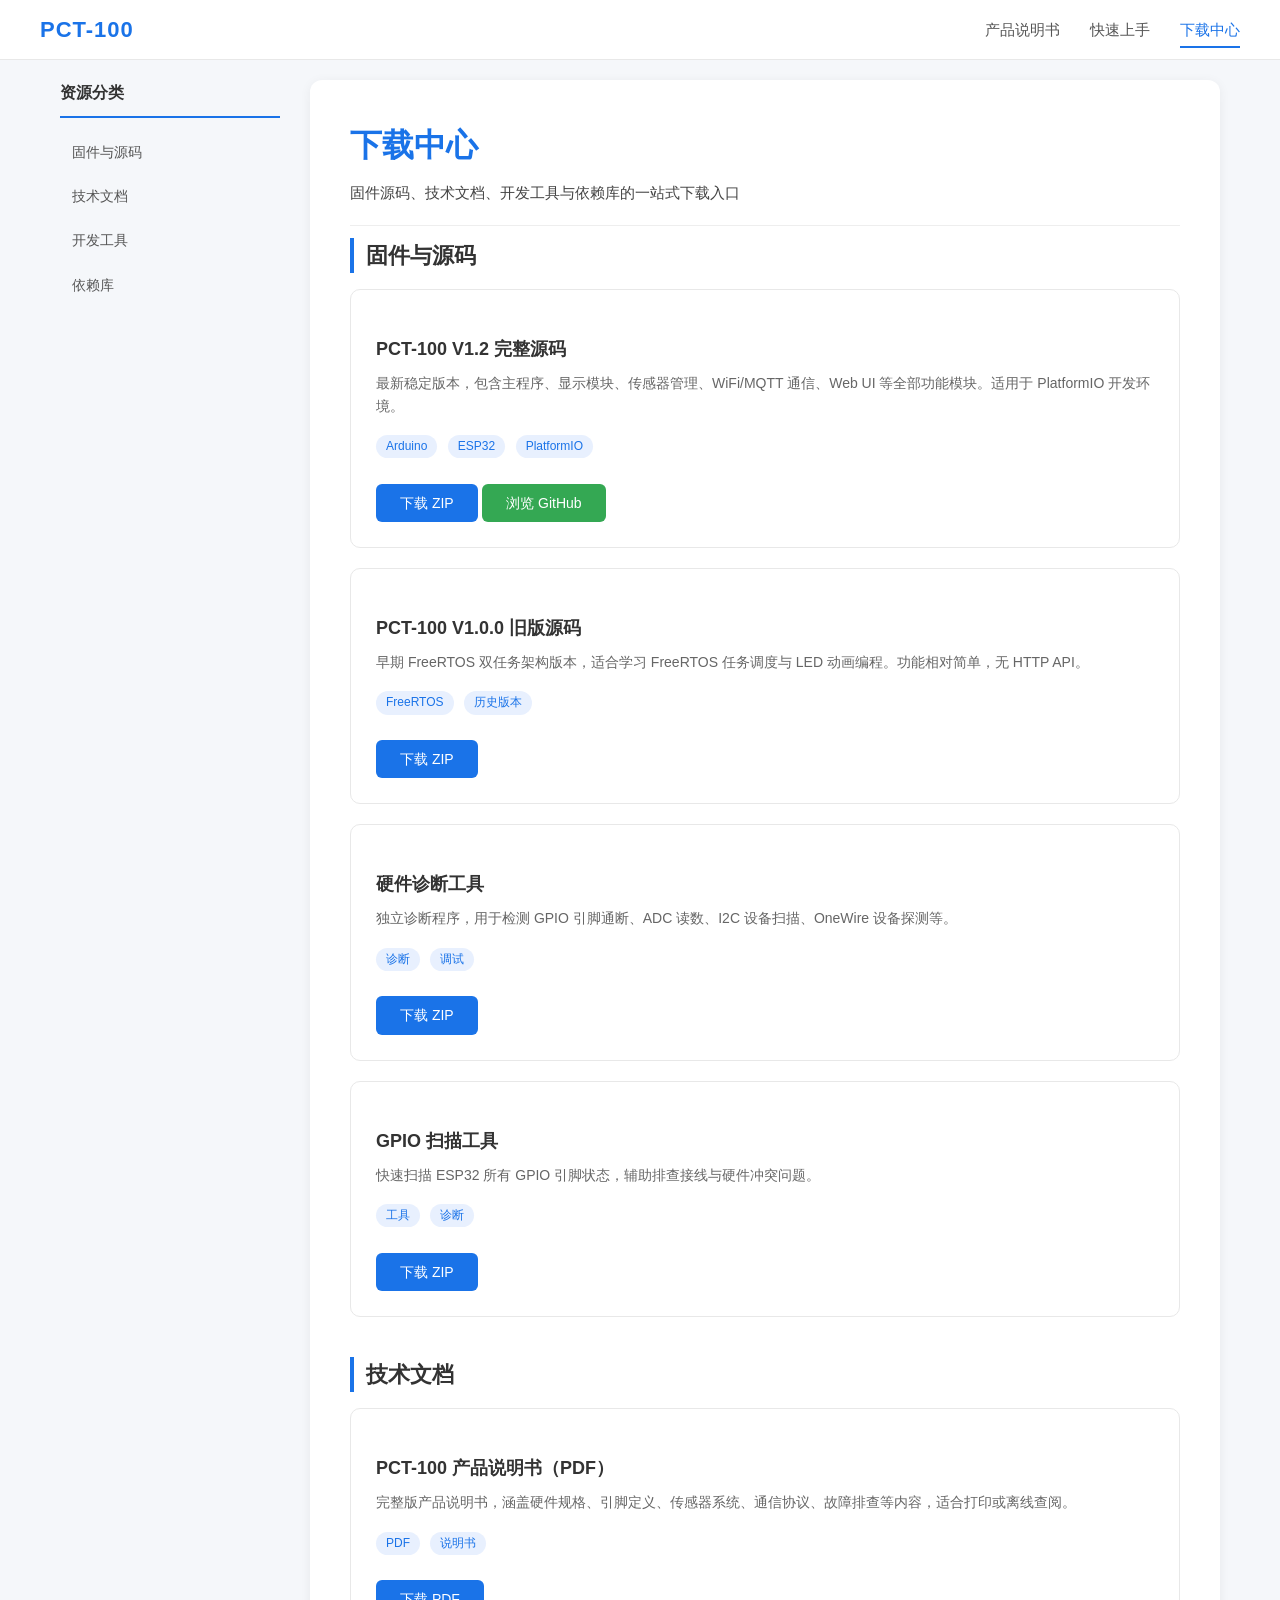
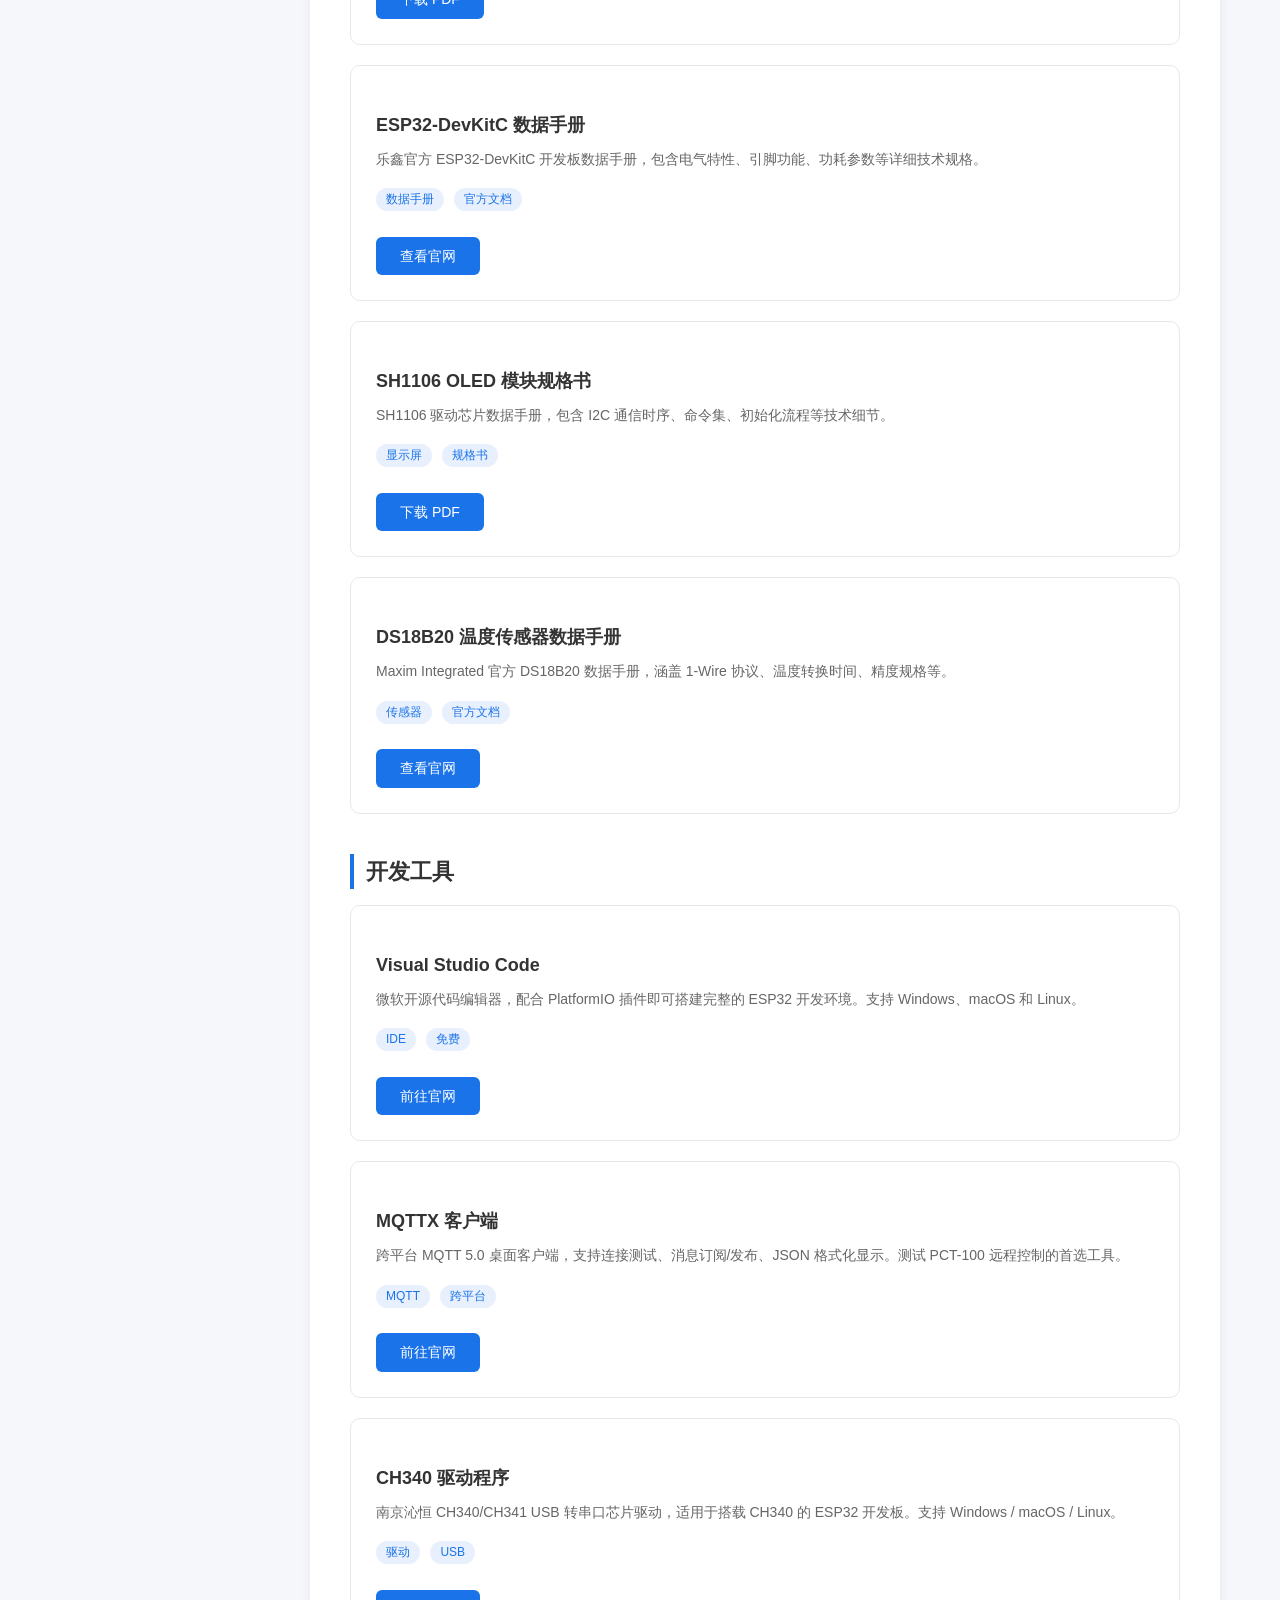
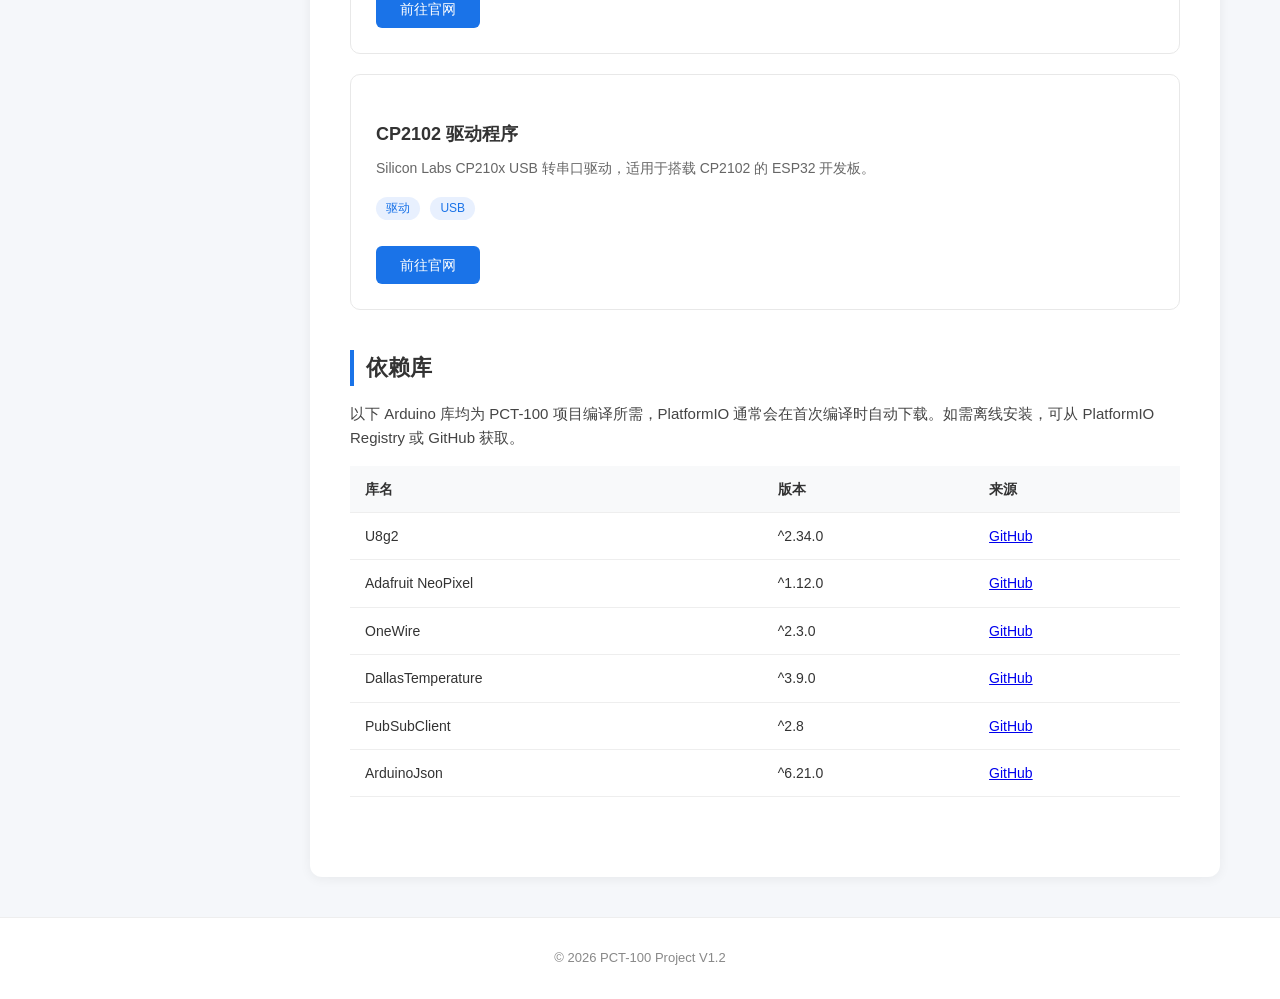
==== downloads.html @ 41d9aa12 "fix: move website files to repo root for GitHub Pages" ====
<!DOCTYPE html>
<html lang="zh-CN">
<head>
  <meta charset="UTF-8">
  <meta name="viewport" content="width=device-width, initial-scale=1.0">
  <title>下载中心 - PCT-100 化工控制实训装置</title>
  <link rel="stylesheet" href="css/style.css">
</head>
<body>

  <!-- 顶部导航 -->
  <nav class="top-nav">
    <div class="logo">PCT-100</div>
    <ul>
      <li><a href="index.html">产品说明书</a></li>
      <li><a href="guide.html">快速上手</a></li>
      <li><a href="downloads.html" class="active">下载中心</a></li>
    </ul>
  </nav>

  <!-- 主体 -->
  <div class="main-container">
    <!-- 左侧锚点菜单 -->
    <aside class="sidebar">
      <h3>资源分类</h3>
      <ul>
        <li><a href="#firmware">固件与源码</a></li>
        <li><a href="#docs">技术文档</a></li>
        <li><a href="#tools">开发工具</a></li>
        <li><a href="#libs">依赖库</a></li>
      </ul>
    </aside>

    <main class="content">
      <h1>下载中心</h1>
      <p class="subtitle">固件源码、技术文档、开发工具与依赖库的一站式下载入口</p>

      <!-- 固件与源码 -->
      <section id="firmware">
        <h2>固件与源码</h2>

        <div class="download-card">
          <h3>PCT-100 V1.2 完整源码</h3>
          <p>最新稳定版本，包含主程序、显示模块、传感器管理、WiFi/MQTT 通信、Web UI 等全部功能模块。适用于 PlatformIO 开发环境。</p>
          <span class="tag">Arduino</span>
          <span class="tag">ESP32</span>
          <span class="tag">PlatformIO</span>
          <br><br>
          <a href="#" class="btn">下载 ZIP</a>
          <a href="#" class="btn" style="background:#34a853;">浏览 GitHub</a>
        </div>

        <div class="download-card">
          <h3>PCT-100 V1.0.0 旧版源码</h3>
          <p>早期 FreeRTOS 双任务架构版本，适合学习 FreeRTOS 任务调度与 LED 动画编程。功能相对简单，无 HTTP API。</p>
          <span class="tag">FreeRTOS</span>
          <span class="tag">历史版本</span>
          <br><br>
          <a href="#" class="btn">下载 ZIP</a>
        </div>

        <div class="download-card">
          <h3>硬件诊断工具</h3>
          <p>独立诊断程序，用于检测 GPIO 引脚通断、ADC 读数、I2C 设备扫描、OneWire 设备探测等。</p>
          <span class="tag">诊断</span>
          <span class="tag">调试</span>
          <br><br>
          <a href="#" class="btn">下载 ZIP</a>
        </div>

        <div class="download-card">
          <h3>GPIO 扫描工具</h3>
          <p>快速扫描 ESP32 所有 GPIO 引脚状态，辅助排查接线与硬件冲突问题。</p>
          <span class="tag">工具</span>
          <span class="tag">诊断</span>
          <br><br>
          <a href="#" class="btn">下载 ZIP</a>
        </div>
      </section>

      <!-- 技术文档 -->
      <section id="docs">
        <h2>技术文档</h2>

        <div class="download-card">
          <h3>PCT-100 产品说明书（PDF）</h3>
          <p>完整版产品说明书，涵盖硬件规格、引脚定义、传感器系统、通信协议、故障排查等内容，适合打印或离线查阅。</p>
          <span class="tag">PDF</span>
          <span class="tag">说明书</span>
          <br><br>
          <a href="#" class="btn">下载 PDF</a>
        </div>

        <div class="download-card">
          <h3>ESP32-DevKitC 数据手册</h3>
          <p>乐鑫官方 ESP32-DevKitC 开发板数据手册，包含电气特性、引脚功能、功耗参数等详细技术规格。</p>
          <span class="tag">数据手册</span>
          <span class="tag">官方文档</span>
          <br><br>
          <a href="https://docs.espressif.com/projects/esp-idf/zh_CN/latest/esp32/hw-reference/esp32/get-started-devkitc.html" target="_blank" class="btn">查看官网</a>
        </div>

        <div class="download-card">
          <h3>SH1106 OLED 模块规格书</h3>
          <p>SH1106 驱动芯片数据手册，包含 I2C 通信时序、命令集、初始化流程等技术细节。</p>
          <span class="tag">显示屏</span>
          <span class="tag">规格书</span>
          <br><br>
          <a href="#" class="btn">下载 PDF</a>
        </div>

        <div class="download-card">
          <h3>DS18B20 温度传感器数据手册</h3>
          <p>Maxim Integrated 官方 DS18B20 数据手册，涵盖 1-Wire 协议、温度转换时间、精度规格等。</p>
          <span class="tag">传感器</span>
          <span class="tag">官方文档</span>
          <br><br>
          <a href="https://www.analog.com/media/en/technical-documentation/data-sheets/ds18b20.pdf" target="_blank" class="btn">查看官网</a>
        </div>
      </section>

      <!-- 开发工具 -->
      <section id="tools">
        <h2>开发工具</h2>

        <div class="download-card">
          <h3>Visual Studio Code</h3>
          <p>微软开源代码编辑器，配合 PlatformIO 插件即可搭建完整的 ESP32 开发环境。支持 Windows、macOS 和 Linux。</p>
          <span class="tag">IDE</span>
          <span class="tag">免费</span>
          <br><br>
          <a href="https://code.visualstudio.com/" target="_blank" class="btn">前往官网</a>
        </div>

        <div class="download-card">
          <h3>MQTTX 客户端</h3>
          <p>跨平台 MQTT 5.0 桌面客户端，支持连接测试、消息订阅/发布、JSON 格式化显示。测试 PCT-100 远程控制的首选工具。</p>
          <span class="tag">MQTT</span>
          <span class="tag">跨平台</span>
          <br><br>
          <a href="https://mqttx.app/" target="_blank" class="btn">前往官网</a>
        </div>

        <div class="download-card">
          <h3>CH340 驱动程序</h3>
          <p>南京沁恒 CH340/CH341 USB 转串口芯片驱动，适用于搭载 CH340 的 ESP32 开发板。支持 Windows / macOS / Linux。</p>
          <span class="tag">驱动</span>
          <span class="tag">USB</span>
          <br><br>
          <a href="http://www.wch.cn/downloads/CH341SER_ZIP.html" target="_blank" class="btn">前往官网</a>
        </div>

        <div class="download-card">
          <h3>CP2102 驱动程序</h3>
          <p>Silicon Labs CP210x USB 转串口驱动，适用于搭载 CP2102 的 ESP32 开发板。</p>
          <span class="tag">驱动</span>
          <span class="tag">USB</span>
          <br><br>
          <a href="https://www.silabs.com/developers/usb-to-uart-bridge-vcp-drivers" target="_blank" class="btn">前往官网</a>
        </div>
      </section>

      <!-- 依赖库 -->
      <section id="libs">
        <h2>依赖库</h2>
        <p>以下 Arduino 库均为 PCT-100 项目编译所需，PlatformIO 通常会在首次编译时自动下载。如需离线安装，可从 PlatformIO Registry 或 GitHub 获取。</p>

        <table class="data-table">
          <thead>
            <tr><th>库名</th><th>版本</th><th>来源</th></tr>
          </thead>
          <tbody>
            <tr>
              <td>U8g2</td>
              <td>^2.34.0</td>
              <td><a href="https://github.com/olikraus/u8g2" target="_blank">GitHub</a></td>
            </tr>
            <tr>
              <td>Adafruit NeoPixel</td>
              <td>^1.12.0</td>
              <td><a href="https://github.com/adafruit/Adafruit_NeoPixel" target="_blank">GitHub</a></td>
            </tr>
            <tr>
              <td>OneWire</td>
              <td>^2.3.0</td>
              <td><a href="https://github.com/PaulStoffregen/OneWire" target="_blank">GitHub</a></td>
            </tr>
            <tr>
              <td>DallasTemperature</td>
              <td>^3.9.0</td>
              <td><a href="https://github.com/milesburton/Arduino-Temperature-Control-Library" target="_blank">GitHub</a></td>
            </tr>
            <tr>
              <td>PubSubClient</td>
              <td>^2.8</td>
              <td><a href="https://github.com/knolleary/pubsubclient" target="_blank">GitHub</a></td>
            </tr>
            <tr>
              <td>ArduinoJson</td>
              <td>^6.21.0</td>
              <td><a href="https://github.com/bblanchon/ArduinoJson" target="_blank">GitHub</a></td>
            </tr>
          </tbody>
        </table>
      </section>

    </main>
  </div>

  <footer>© 2026 PCT-100 Project V1.2</footer>

</body>
</html>
---- css/style.css ----
/* PCT-100 化工控制实训装置 - 产品说明书网站样式 */
* { margin: 0; padding: 0; box-sizing: border-box; }

body {
  font-family: -apple-system, BlinkMacSystemFont, "Segoe UI", Roboto, "Helvetica Neue", Arial, "PingFang SC", "Microsoft YaHei", sans-serif;
  background: #f5f7fa;
  color: #333;
  line-height: 1.6;
}

/* 顶部导航 */
.top-nav {
  position: fixed;
  top: 0; left: 0; right: 0;
  height: 60px;
  background: #fff;
  border-bottom: 1px solid #e8e8e8;
  display: flex;
  align-items: center;
  justify-content: space-between;
  padding: 0 40px;
  z-index: 1000;
}

.logo {
  font-size: 22px;
  font-weight: 700;
  color: #1a73e8;
  letter-spacing: 1px;
}

.top-nav ul {
  list-style: none;
  display: flex;
  gap: 30px;
}

.top-nav a {
  text-decoration: none;
  color: #555;
  font-size: 15px;
  padding: 8px 0;
  border-bottom: 2px solid transparent;
  transition: all 0.2s;
}

.top-nav a:hover,
.top-nav a.active {
  color: #1a73e8;
  border-bottom-color: #1a73e8;
}

/* 主体容器 */
.main-container {
  display: flex;
  max-width: 1200px;
  margin: 80px auto 40px;
  padding: 0 20px;
  gap: 30px;
}

/* 侧边栏 */
.sidebar {
  width: 220px;
  flex-shrink: 0;
  position: sticky;
  top: 80px;
  height: fit-content;
}

.sidebar h3 {
  font-size: 16px;
  color: #333;
  margin-bottom: 15px;
  padding-bottom: 10px;
  border-bottom: 2px solid #1a73e8;
}

.sidebar ul {
  list-style: none;
}

.sidebar li {
  margin-bottom: 6px;
}

.sidebar a {
  display: block;
  text-decoration: none;
  color: #555;
  font-size: 14px;
  padding: 8px 12px;
  border-radius: 6px;
  transition: all 0.2s;
}

.sidebar a:hover {
  background: #e8f0fe;
  color: #1a73e8;
}

/* 内容区 */
.content {
  flex: 1;
  background: #fff;
  border-radius: 12px;
  padding: 40px;
  box-shadow: 0 2px 12px rgba(0,0,0,0.06);
}

.content h1 {
  font-size: 32px;
  color: #1a73e8;
  margin-bottom: 10px;
}

.subtitle {
  font-size: 16px;
  color: #666;
  margin-bottom: 30px;
  padding-bottom: 20px;
  border-bottom: 1px solid #eee;
}

.content section {
  margin-bottom: 40px;
}

.content h2 {
  font-size: 22px;
  color: #333;
  margin-bottom: 16px;
  padding-left: 12px;
  border-left: 4px solid #1a73e8;
}

.content p {
  margin-bottom: 12px;
  color: #444;
  font-size: 15px;
}

.content h3 {
  font-size: 18px;
  color: #333;
  margin: 20px 0 12px;
}

.content ul {
  margin-left: 20px;
  margin-bottom: 12px;
}

.content li {
  margin-bottom: 6px;
  color: #444;
  font-size: 15px;
}

/* 核心亮点 */
.highlights {
  display: grid;
  grid-template-columns: repeat(2, 1fr);
  gap: 20px;
  margin: 20px 0;
}

.highlight-item {
  background: #f8f9fa;
  border-radius: 10px;
  padding: 20px;
  border-left: 4px solid #1a73e8;
}

.highlight-item h4 {
  font-size: 15px;
  color: #1a73e8;
  margin-bottom: 8px;
}

.highlight-item p {
  font-size: 14px;
  color: #555;
  margin-bottom: 0;
}

/* 应用场景 */
.scenarios {
  background: #f0f7ff;
  border-radius: 10px;
  padding: 20px 25px;
  margin-top: 20px;
}

.scenarios h3 {
  font-size: 16px;
  color: #1a73e8;
  margin-bottom: 12px;
}

.scenarios ul {
  list-style: none;
  margin-left: 0;
}

.scenarios li {
  padding: 6px 0;
  padding-left: 20px;
  position: relative;
  font-size: 14px;
  color: #444;
}

.scenarios li::before {
  content: "▸";
  position: absolute;
  left: 0;
  color: #1a73e8;
}

/* 表格 */
.data-table {
  width: 100%;
  border-collapse: collapse;
  margin: 16px 0;
  font-size: 14px;
}

.data-table th,
.data-table td {
  padding: 12px 15px;
  text-align: left;
  border-bottom: 1px solid #eee;
}

.data-table th {
  background: #f8f9fa;
  font-weight: 600;
  color: #333;
}

.data-table tr:hover {
  background: #f8f9fa;
}

/* 代码块 */
pre {
  background: #1e1e1e;
  color: #d4d4d4;
  padding: 16px;
  border-radius: 8px;
  overflow-x: auto;
  font-size: 13px;
  line-height: 1.5;
  margin: 12px 0;
}

code {
  font-family: "SFMono-Regular", Consolas, "Liberation Mono", Menlo, monospace;
  background: #f1f3f4;
  padding: 2px 6px;
  border-radius: 4px;
  font-size: 13px;
}

pre code {
  background: none;
  padding: 0;
}

/* 警告框 */
.warning-box {
  background: #fff3cd;
  border-left: 4px solid #ffc107;
  padding: 15px 20px;
  border-radius: 6px;
  margin: 16px 0;
  color: #856404;
}

/* 信息框 */
.info-box {
  background: #e8f0fe;
  border-left: 4px solid #1a73e8;
  padding: 15px 20px;
  border-radius: 6px;
  margin: 16px 0;
  color: #174ea6;
}

/* 页脚 */
footer {
  text-align: center;
  padding: 30px;
  color: #888;
  font-size: 13px;
  border-top: 1px solid #eee;
  background: #fff;
}

/* 下载卡片 */
.download-card {
  background: #fff;
  border: 1px solid #e8e8e8;
  border-radius: 10px;
  padding: 25px;
  margin-bottom: 20px;
  transition: box-shadow 0.2s;
}

.download-card:hover {
  box-shadow: 0 4px 20px rgba(0,0,0,0.08);
}

.download-card h3 {
  font-size: 18px;
  color: #333;
  margin-bottom: 8px;
}

.download-card p {
  color: #666;
  font-size: 14px;
  margin-bottom: 15px;
}

.btn {
  display: inline-block;
  padding: 8px 24px;
  background: #1a73e8;
  color: #fff;
  text-decoration: none;
  border-radius: 6px;
  font-size: 14px;
  transition: background 0.2s;
}

.btn:hover {
  background: #1557b0;
}

/* 步骤 */
.step {
  display: flex;
  gap: 20px;
  margin-bottom: 25px;
  padding: 20px;
  background: #f8f9fa;
  border-radius: 10px;
}

.step-number {
  width: 40px;
  height: 40px;
  background: #1a73e8;
  color: #fff;
  border-radius: 50%;
  display: flex;
  align-items: center;
  justify-content: center;
  font-weight: 700;
  flex-shrink: 0;
}

.step-content h4 {
  margin-bottom: 8px;
  color: #333;
}

.step-content p {
  margin-bottom: 0;
  color: #555;
}

/* 标签 */
.tag {
  display: inline-block;
  padding: 2px 10px;
  background: #e8f0fe;
  color: #1a73e8;
  border-radius: 12px;
  font-size: 12px;
  margin-right: 6px;
}

/* 响应式 */
@media (max-width: 768px) {
  .main-container {
    flex-direction: column;
    margin-top: 70px;
  }
  .sidebar {
    width: 100%;
    position: static;
  }
  .highlights {
    grid-template-columns: 1fr;
  }
  .top-nav {
    padding: 0 20px;
  }
  .content {
    padding: 25px;
  }
  .content h1 {
    font-size: 24px;
  }
}
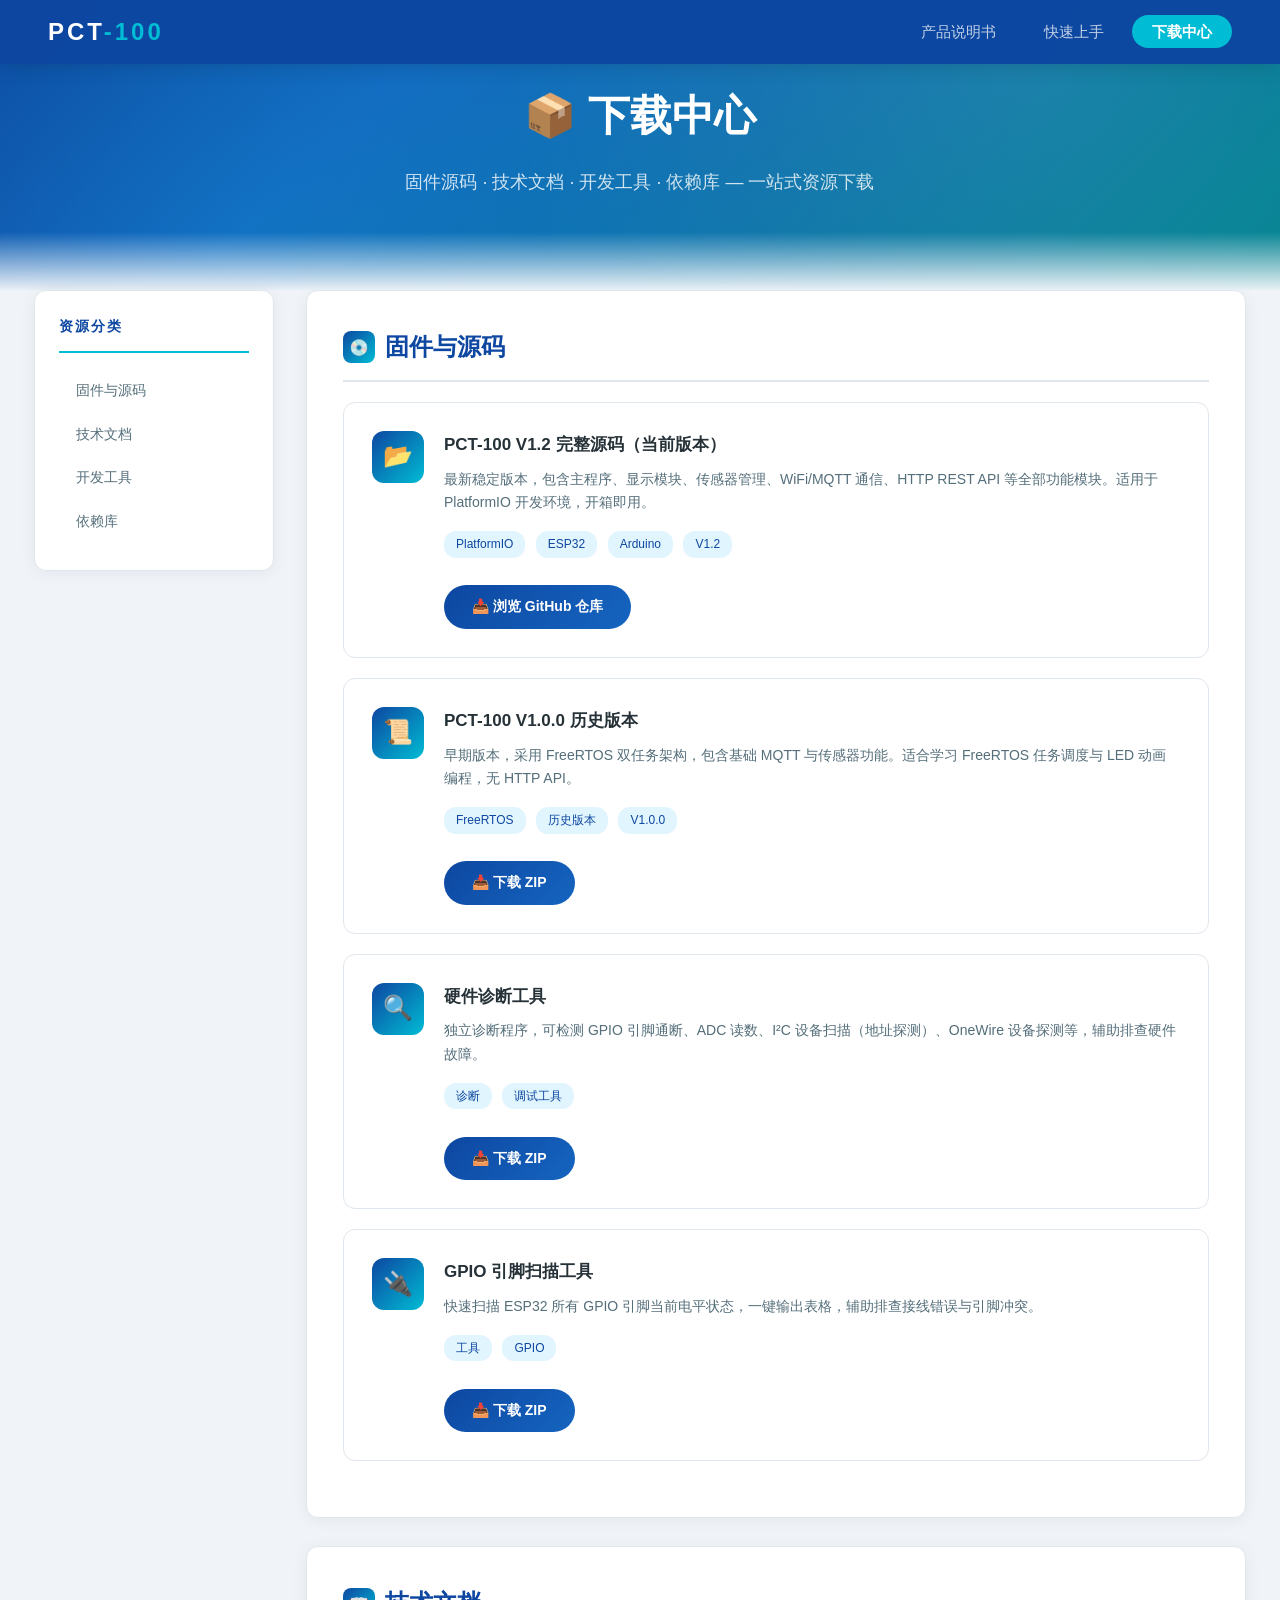
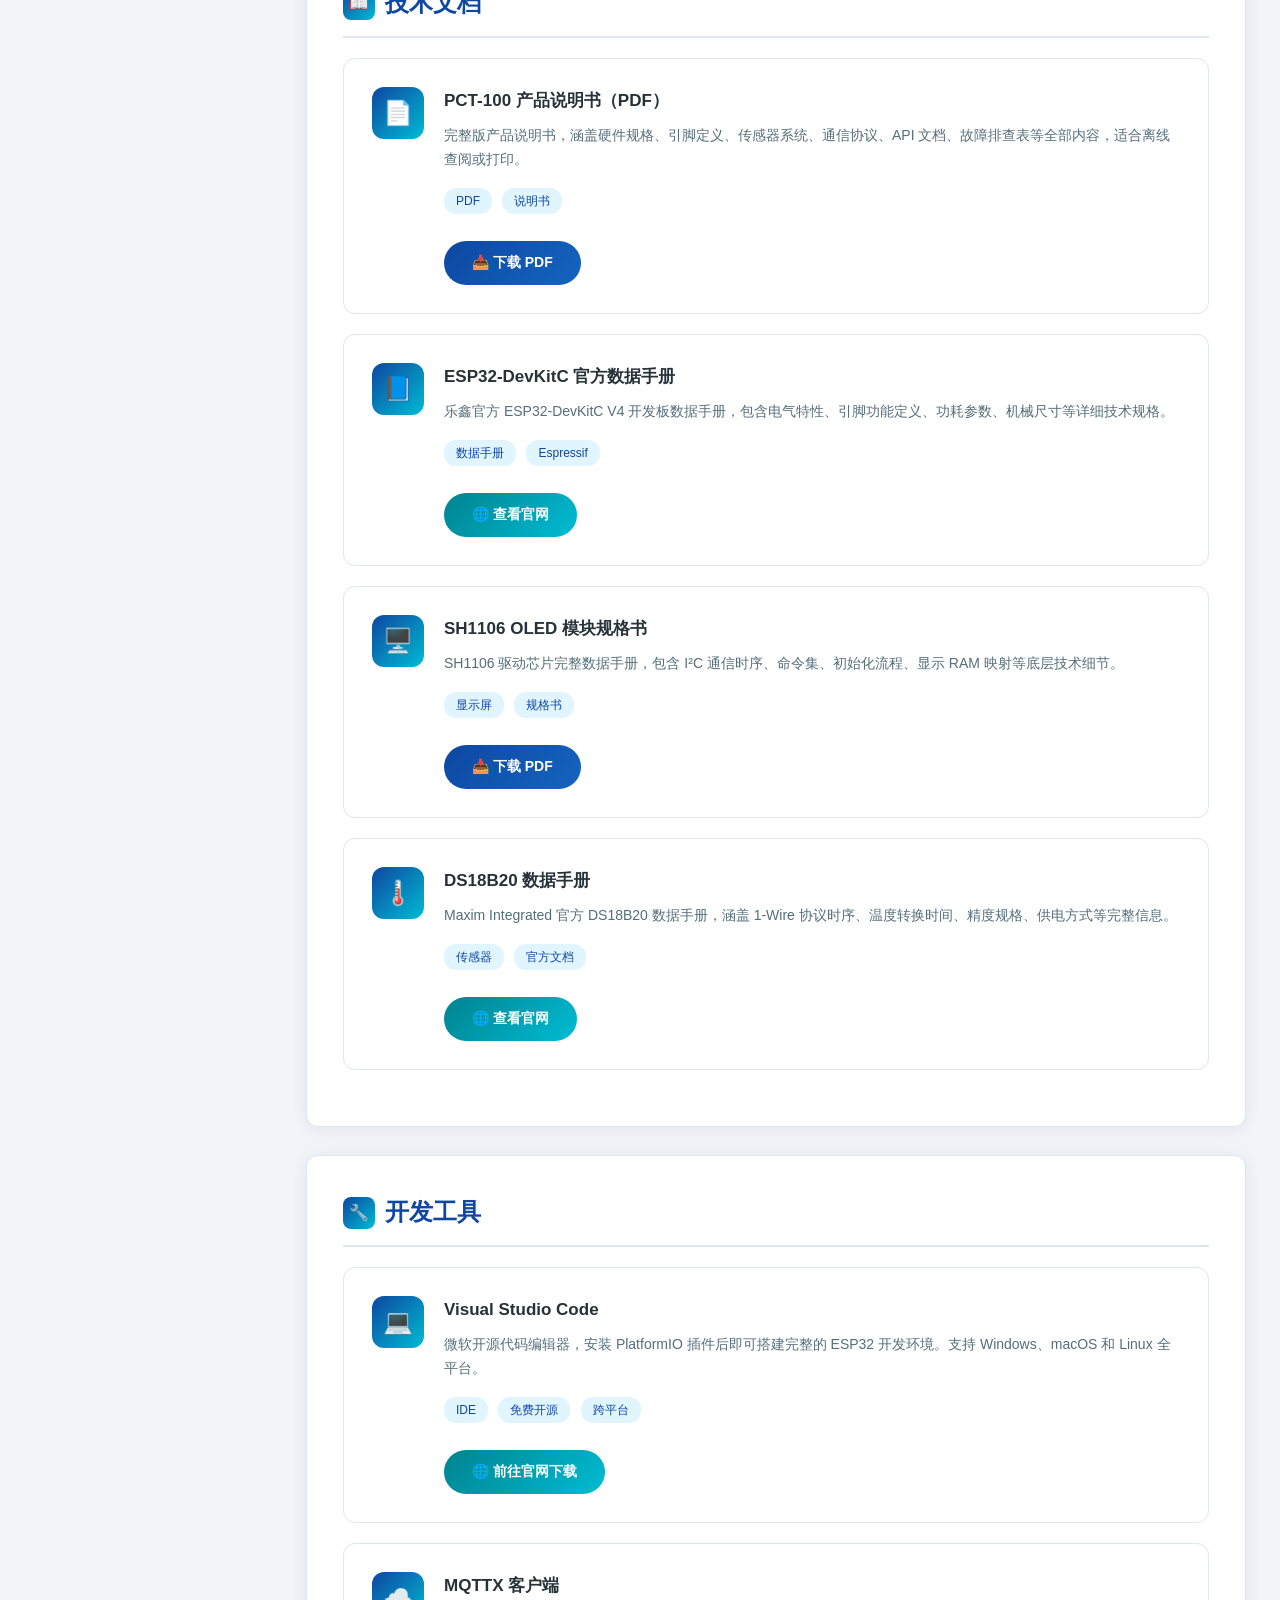
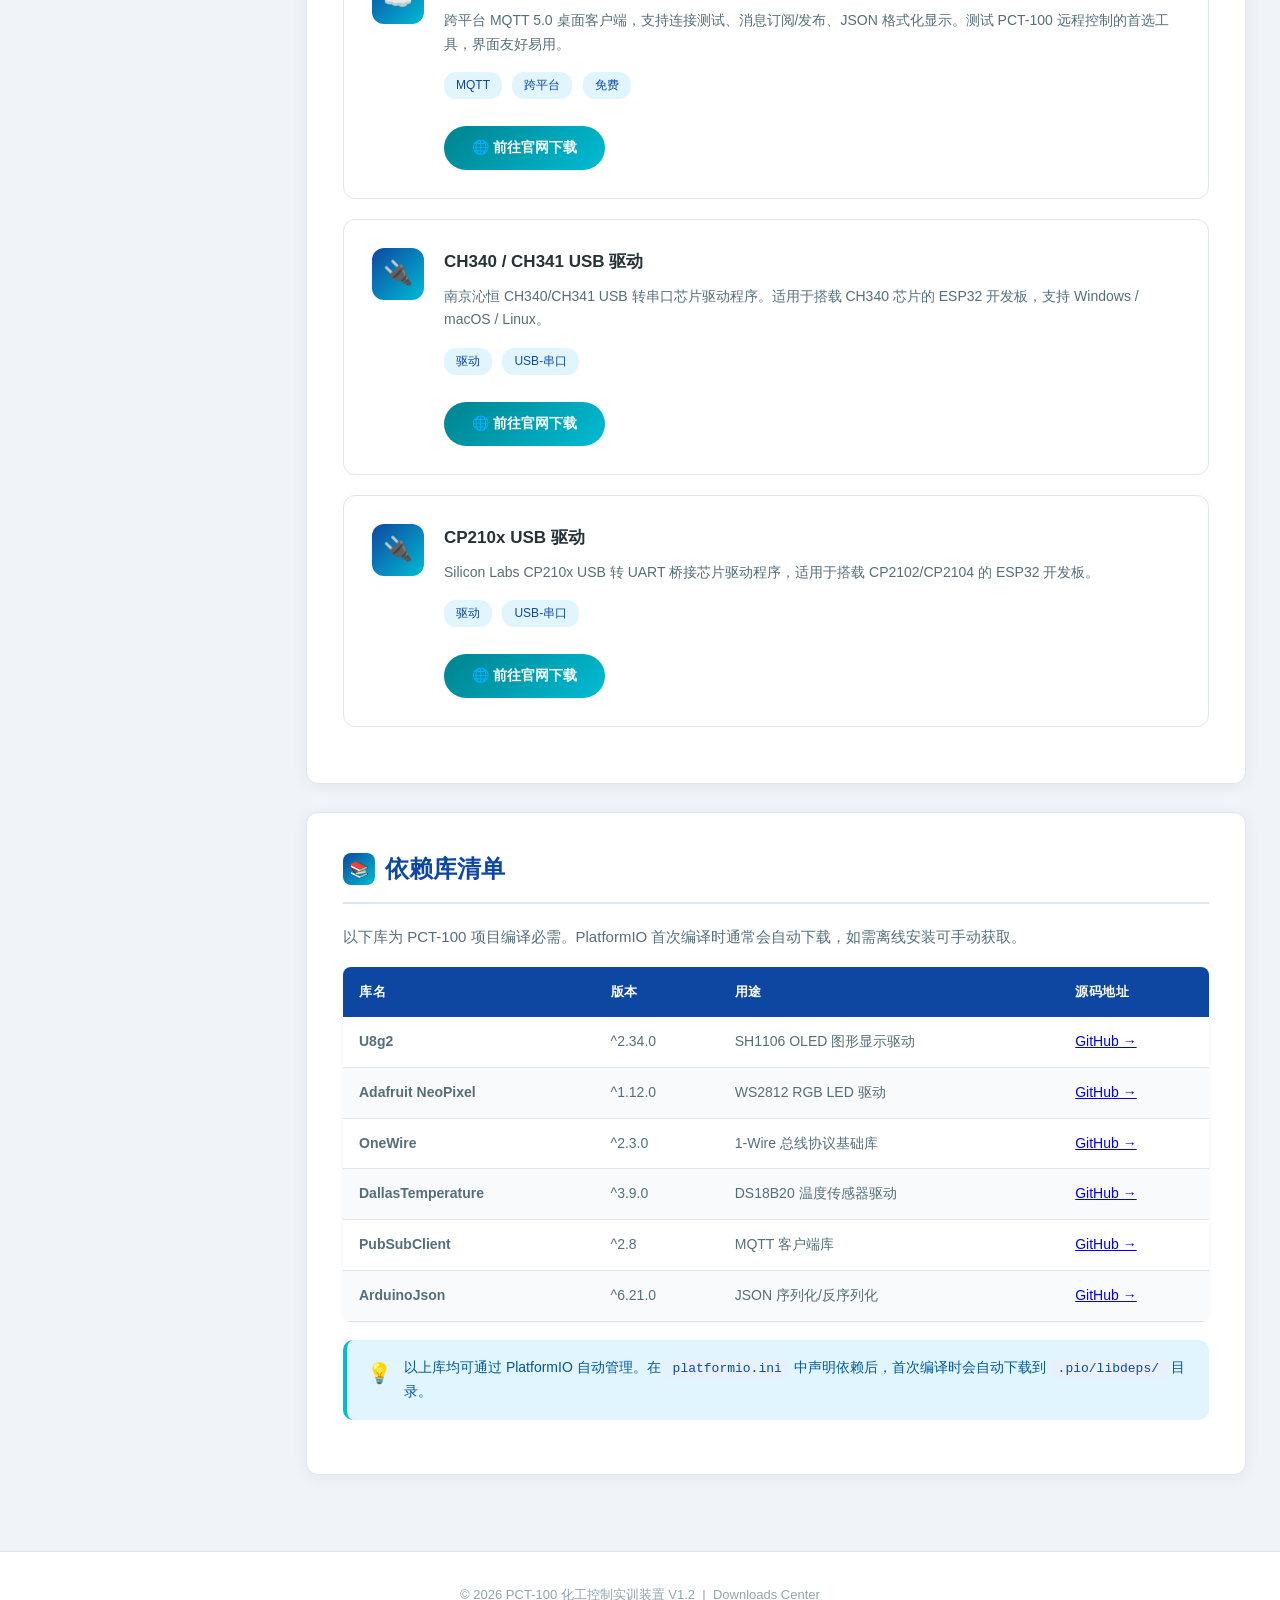
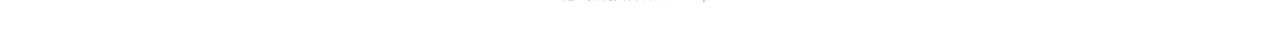
==== commit bc74a368: "feat: 全面优化页面设计 - 科技风配色/Hero横幅/SVG架构图/卡片动效" ====
--- a/downloads.html
+++ b/downloads.html
@@ -8,9 +8,8 @@
 </head>
 <body>
 
-  <!-- 顶部导航 -->
   <nav class="top-nav">
-    <div class="logo">PCT-100</div>
+    <div class="logo">PCT<span>-100</span></div>
     <ul>
       <li><a href="index.html">产品说明书</a></li>
       <li><a href="guide.html">快速上手</a></li>
@@ -18,9 +17,12 @@
     </ul>
   </nav>
 
-  <!-- 主体 -->
+  <header class="hero" style="padding:80px 48px 60px;">
+    <h1>📦 下载中心</h1>
+    <p class="hero-subtitle">固件源码 · 技术文档 · 开发工具 · 依赖库 — 一站式资源下载</p>
+  </header>
+
   <div class="main-container">
-    <!-- 左侧锚点菜单 -->
     <aside class="sidebar">
       <h3>资源分类</h3>
       <ul>
@@ -32,182 +34,251 @@
     </aside>
 
     <main class="content">
-      <h1>下载中心</h1>
-      <p class="subtitle">固件源码、技术文档、开发工具与依赖库的一站式下载入口</p>
 
       <!-- 固件与源码 -->
       <section id="firmware">
-        <h2>固件与源码</h2>
-
-        <div class="download-card">
-          <h3>PCT-100 V1.2 完整源码</h3>
-          <p>最新稳定版本，包含主程序、显示模块、传感器管理、WiFi/MQTT 通信、Web UI 等全部功能模块。适用于 PlatformIO 开发环境。</p>
-          <span class="tag">Arduino</span>
-          <span class="tag">ESP32</span>
-          <span class="tag">PlatformIO</span>
-          <br><br>
-          <a href="#" class="btn">下载 ZIP</a>
-          <a href="#" class="btn" style="background:#34a853;">浏览 GitHub</a>
-        </div>
-
-        <div class="download-card">
-          <h3>PCT-100 V1.0.0 旧版源码</h3>
-          <p>早期 FreeRTOS 双任务架构版本，适合学习 FreeRTOS 任务调度与 LED 动画编程。功能相对简单，无 HTTP API。</p>
-          <span class="tag">FreeRTOS</span>
-          <span class="tag">历史版本</span>
-          <br><br>
-          <a href="#" class="btn">下载 ZIP</a>
-        </div>
-
-        <div class="download-card">
-          <h3>硬件诊断工具</h3>
-          <p>独立诊断程序，用于检测 GPIO 引脚通断、ADC 读数、I2C 设备扫描、OneWire 设备探测等。</p>
-          <span class="tag">诊断</span>
-          <span class="tag">调试</span>
-          <br><br>
-          <a href="#" class="btn">下载 ZIP</a>
-        </div>
-
-        <div class="download-card">
-          <h3>GPIO 扫描工具</h3>
-          <p>快速扫描 ESP32 所有 GPIO 引脚状态，辅助排查接线与硬件冲突问题。</p>
-          <span class="tag">工具</span>
-          <span class="tag">诊断</span>
-          <br><br>
-          <a href="#" class="btn">下载 ZIP</a>
+        <h2><span class="section-icon">💿</span> 固件与源码</h2>
+
+        <div class="download-card">
+          <div class="dc-icon">📂</div>
+          <div class="dc-body">
+            <h3>PCT-100 V1.2 完整源码（当前版本）</h3>
+            <p>最新稳定版本，包含主程序、显示模块、传感器管理、WiFi/MQTT 通信、HTTP REST API 等全部功能模块。适用于 PlatformIO 开发环境，开箱即用。</p>
+            <div>
+              <span class="tag">PlatformIO</span>
+              <span class="tag">ESP32</span>
+              <span class="tag">Arduino</span>
+              <span class="tag">V1.2</span>
+            </div>
+            <br>
+            <a href="https://github.com/JIYONGTUO/PCT_100" target="_blank" class="btn">📥 浏览 GitHub 仓库</a>
+          </div>
+        </div>
+
+        <div class="download-card">
+          <div class="dc-icon">📜</div>
+          <div class="dc-body">
+            <h3>PCT-100 V1.0.0 历史版本</h3>
+            <p>早期版本，采用 FreeRTOS 双任务架构，包含基础 MQTT 与传感器功能。适合学习 FreeRTOS 任务调度与 LED 动画编程，无 HTTP API。</p>
+            <div>
+              <span class="tag">FreeRTOS</span>
+              <span class="tag">历史版本</span>
+              <span class="tag">V1.0.0</span>
+            </div>
+            <br>
+            <a href="#" class="btn">📥 下载 ZIP</a>
+          </div>
+        </div>
+
+        <div class="download-card">
+          <div class="dc-icon">🔍</div>
+          <div class="dc-body">
+            <h3>硬件诊断工具</h3>
+            <p>独立诊断程序，可检测 GPIO 引脚通断、ADC 读数、I²C 设备扫描（地址探测）、OneWire 设备探测等，辅助排查硬件故障。</p>
+            <div>
+              <span class="tag">诊断</span>
+              <span class="tag">调试工具</span>
+            </div>
+            <br>
+            <a href="#" class="btn">📥 下载 ZIP</a>
+          </div>
+        </div>
+
+        <div class="download-card">
+          <div class="dc-icon">🔌</div>
+          <div class="dc-body">
+            <h3>GPIO 引脚扫描工具</h3>
+            <p>快速扫描 ESP32 所有 GPIO 引脚当前电平状态，一键输出表格，辅助排查接线错误与引脚冲突。</p>
+            <div>
+              <span class="tag">工具</span>
+              <span class="tag">GPIO</span>
+            </div>
+            <br>
+            <a href="#" class="btn">📥 下载 ZIP</a>
+          </div>
         </div>
       </section>
 
       <!-- 技术文档 -->
       <section id="docs">
-        <h2>技术文档</h2>
-
-        <div class="download-card">
-          <h3>PCT-100 产品说明书（PDF）</h3>
-          <p>完整版产品说明书，涵盖硬件规格、引脚定义、传感器系统、通信协议、故障排查等内容，适合打印或离线查阅。</p>
-          <span class="tag">PDF</span>
-          <span class="tag">说明书</span>
-          <br><br>
-          <a href="#" class="btn">下载 PDF</a>
-        </div>
-
-        <div class="download-card">
-          <h3>ESP32-DevKitC 数据手册</h3>
-          <p>乐鑫官方 ESP32-DevKitC 开发板数据手册，包含电气特性、引脚功能、功耗参数等详细技术规格。</p>
-          <span class="tag">数据手册</span>
-          <span class="tag">官方文档</span>
-          <br><br>
-          <a href="https://docs.espressif.com/projects/esp-idf/zh_CN/latest/esp32/hw-reference/esp32/get-started-devkitc.html" target="_blank" class="btn">查看官网</a>
-        </div>
-
-        <div class="download-card">
-          <h3>SH1106 OLED 模块规格书</h3>
-          <p>SH1106 驱动芯片数据手册，包含 I2C 通信时序、命令集、初始化流程等技术细节。</p>
-          <span class="tag">显示屏</span>
-          <span class="tag">规格书</span>
-          <br><br>
-          <a href="#" class="btn">下载 PDF</a>
-        </div>
-
-        <div class="download-card">
-          <h3>DS18B20 温度传感器数据手册</h3>
-          <p>Maxim Integrated 官方 DS18B20 数据手册，涵盖 1-Wire 协议、温度转换时间、精度规格等。</p>
-          <span class="tag">传感器</span>
-          <span class="tag">官方文档</span>
-          <br><br>
-          <a href="https://www.analog.com/media/en/technical-documentation/data-sheets/ds18b20.pdf" target="_blank" class="btn">查看官网</a>
+        <h2><span class="section-icon">📖</span> 技术文档</h2>
+
+        <div class="download-card">
+          <div class="dc-icon">📄</div>
+          <div class="dc-body">
+            <h3>PCT-100 产品说明书（PDF）</h3>
+            <p>完整版产品说明书，涵盖硬件规格、引脚定义、传感器系统、通信协议、API 文档、故障排查表等全部内容，适合离线查阅或打印。</p>
+            <div>
+              <span class="tag">PDF</span>
+              <span class="tag">说明书</span>
+            </div>
+            <br>
+            <a href="#" class="btn">📥 下载 PDF</a>
+          </div>
+        </div>
+
+        <div class="download-card">
+          <div class="dc-icon">📘</div>
+          <div class="dc-body">
+            <h3>ESP32-DevKitC 官方数据手册</h3>
+            <p>乐鑫官方 ESP32-DevKitC V4 开发板数据手册，包含电气特性、引脚功能定义、功耗参数、机械尺寸等详细技术规格。</p>
+            <div>
+              <span class="tag">数据手册</span>
+              <span class="tag">Espressif</span>
+            </div>
+            <br>
+            <a href="https://docs.espressif.com/projects/esp-idf/zh_CN/latest/esp32/hw-reference/esp32/get-started-devkitc.html" target="_blank" class="btn btn-accent">🌐 查看官网</a>
+          </div>
+        </div>
+
+        <div class="download-card">
+          <div class="dc-icon">🖥️</div>
+          <div class="dc-body">
+            <h3>SH1106 OLED 模块规格书</h3>
+            <p>SH1106 驱动芯片完整数据手册，包含 I²C 通信时序、命令集、初始化流程、显示 RAM 映射等底层技术细节。</p>
+            <div>
+              <span class="tag">显示屏</span>
+              <span class="tag">规格书</span>
+            </div>
+            <br>
+            <a href="#" class="btn">📥 下载 PDF</a>
+          </div>
+        </div>
+
+        <div class="download-card">
+          <div class="dc-icon">🌡️</div>
+          <div class="dc-body">
+            <h3>DS18B20 数据手册</h3>
+            <p>Maxim Integrated 官方 DS18B20 数据手册，涵盖 1-Wire 协议时序、温度转换时间、精度规格、供电方式等完整信息。</p>
+            <div>
+              <span class="tag">传感器</span>
+              <span class="tag">官方文档</span>
+            </div>
+            <br>
+            <a href="https://www.analog.com/media/en/technical-documentation/data-sheets/ds18b20.pdf" target="_blank" class="btn btn-accent">🌐 查看官网</a>
+          </div>
         </div>
       </section>
 
       <!-- 开发工具 -->
       <section id="tools">
-        <h2>开发工具</h2>
-
-        <div class="download-card">
-          <h3>Visual Studio Code</h3>
-          <p>微软开源代码编辑器，配合 PlatformIO 插件即可搭建完整的 ESP32 开发环境。支持 Windows、macOS 和 Linux。</p>
-          <span class="tag">IDE</span>
-          <span class="tag">免费</span>
-          <br><br>
-          <a href="https://code.visualstudio.com/" target="_blank" class="btn">前往官网</a>
-        </div>
-
-        <div class="download-card">
-          <h3>MQTTX 客户端</h3>
-          <p>跨平台 MQTT 5.0 桌面客户端，支持连接测试、消息订阅/发布、JSON 格式化显示。测试 PCT-100 远程控制的首选工具。</p>
-          <span class="tag">MQTT</span>
-          <span class="tag">跨平台</span>
-          <br><br>
-          <a href="https://mqttx.app/" target="_blank" class="btn">前往官网</a>
-        </div>
-
-        <div class="download-card">
-          <h3>CH340 驱动程序</h3>
-          <p>南京沁恒 CH340/CH341 USB 转串口芯片驱动，适用于搭载 CH340 的 ESP32 开发板。支持 Windows / macOS / Linux。</p>
-          <span class="tag">驱动</span>
-          <span class="tag">USB</span>
-          <br><br>
-          <a href="http://www.wch.cn/downloads/CH341SER_ZIP.html" target="_blank" class="btn">前往官网</a>
-        </div>
-
-        <div class="download-card">
-          <h3>CP2102 驱动程序</h3>
-          <p>Silicon Labs CP210x USB 转串口驱动，适用于搭载 CP2102 的 ESP32 开发板。</p>
-          <span class="tag">驱动</span>
-          <span class="tag">USB</span>
-          <br><br>
-          <a href="https://www.silabs.com/developers/usb-to-uart-bridge-vcp-drivers" target="_blank" class="btn">前往官网</a>
+        <h2><span class="section-icon">🔧</span> 开发工具</h2>
+
+        <div class="download-card">
+          <div class="dc-icon">💻</div>
+          <div class="dc-body">
+            <h3>Visual Studio Code</h3>
+            <p>微软开源代码编辑器，安装 PlatformIO 插件后即可搭建完整的 ESP32 开发环境。支持 Windows、macOS 和 Linux 全平台。</p>
+            <div>
+              <span class="tag">IDE</span>
+              <span class="tag">免费开源</span>
+              <span class="tag">跨平台</span>
+            </div>
+            <br>
+            <a href="https://code.visualstudio.com/" target="_blank" class="btn btn-accent">🌐 前往官网下载</a>
+          </div>
+        </div>
+
+        <div class="download-card">
+          <div class="dc-icon">☁️</div>
+          <div class="dc-body">
+            <h3>MQTTX 客户端</h3>
+            <p>跨平台 MQTT 5.0 桌面客户端，支持连接测试、消息订阅/发布、JSON 格式化显示。测试 PCT-100 远程控制的首选工具，界面友好易用。</p>
+            <div>
+              <span class="tag">MQTT</span>
+              <span class="tag">跨平台</span>
+              <span class="tag">免费</span>
+            </div>
+            <br>
+            <a href="https://mqttx.app/" target="_blank" class="btn btn-accent">🌐 前往官网下载</a>
+          </div>
+        </div>
+
+        <div class="download-card">
+          <div class="dc-icon">🔌</div>
+          <div class="dc-body">
+            <h3>CH340 / CH341 USB 驱动</h3>
+            <p>南京沁恒 CH340/CH341 USB 转串口芯片驱动程序。适用于搭载 CH340 芯片的 ESP32 开发板，支持 Windows / macOS / Linux。</p>
+            <div>
+              <span class="tag">驱动</span>
+              <span class="tag">USB-串口</span>
+            </div>
+            <br>
+            <a href="http://www.wch.cn/downloads/CH341SER_ZIP.html" target="_blank" class="btn btn-accent">🌐 前往官网下载</a>
+          </div>
+        </div>
+
+        <div class="download-card">
+          <div class="dc-icon">🔌</div>
+          <div class="dc-body">
+            <h3>CP210x USB 驱动</h3>
+            <p>Silicon Labs CP210x USB 转 UART 桥接芯片驱动程序，适用于搭载 CP2102/CP2104 的 ESP32 开发板。</p>
+            <div>
+              <span class="tag">驱动</span>
+              <span class="tag">USB-串口</span>
+            </div>
+            <br>
+            <a href="https://www.silabs.com/developers/usb-to-uart-bridge-vcp-drivers" target="_blank" class="btn btn-accent">🌐 前往官网下载</a>
+          </div>
         </div>
       </section>
 
       <!-- 依赖库 -->
       <section id="libs">
-        <h2>依赖库</h2>
-        <p>以下 Arduino 库均为 PCT-100 项目编译所需，PlatformIO 通常会在首次编译时自动下载。如需离线安装，可从 PlatformIO Registry 或 GitHub 获取。</p>
+        <h2><span class="section-icon">📚</span> 依赖库清单</h2>
+        <p>以下库为 PCT-100 项目编译必需。PlatformIO 首次编译时通常会自动下载，如需离线安装可手动获取。</p>
 
         <table class="data-table">
-          <thead>
-            <tr><th>库名</th><th>版本</th><th>来源</th></tr>
-          </thead>
+          <thead><tr><th>库名</th><th>版本</th><th>用途</th><th>源码地址</th></tr></thead>
           <tbody>
             <tr>
-              <td>U8g2</td>
+              <td><strong>U8g2</strong></td>
               <td>^2.34.0</td>
-              <td><a href="https://github.com/olikraus/u8g2" target="_blank">GitHub</a></td>
-            </tr>
-            <tr>
-              <td>Adafruit NeoPixel</td>
+              <td>SH1106 OLED 图形显示驱动</td>
+              <td><a href="https://github.com/olikraus/u8g2" target="_blank">GitHub →</a></td>
+            </tr>
+            <tr>
+              <td><strong>Adafruit NeoPixel</strong></td>
               <td>^1.12.0</td>
-              <td><a href="https://github.com/adafruit/Adafruit_NeoPixel" target="_blank">GitHub</a></td>
-            </tr>
-            <tr>
-              <td>OneWire</td>
+              <td>WS2812 RGB LED 驱动</td>
+              <td><a href="https://github.com/adafruit/Adafruit_NeoPixel" target="_blank">GitHub →</a></td>
+            </tr>
+            <tr>
+              <td><strong>OneWire</strong></td>
               <td>^2.3.0</td>
-              <td><a href="https://github.com/PaulStoffregen/OneWire" target="_blank">GitHub</a></td>
-            </tr>
-            <tr>
-              <td>DallasTemperature</td>
+              <td>1-Wire 总线协议基础库</td>
+              <td><a href="https://github.com/PaulStoffregen/OneWire" target="_blank">GitHub →</a></td>
+            </tr>
+            <tr>
+              <td><strong>DallasTemperature</strong></td>
               <td>^3.9.0</td>
-              <td><a href="https://github.com/milesburton/Arduino-Temperature-Control-Library" target="_blank">GitHub</a></td>
-            </tr>
-            <tr>
-              <td>PubSubClient</td>
+              <td>DS18B20 温度传感器驱动</td>
+              <td><a href="https://github.com/milesburton/Arduino-Temperature-Control-Library" target="_blank">GitHub →</a></td>
+            </tr>
+            <tr>
+              <td><strong>PubSubClient</strong></td>
               <td>^2.8</td>
-              <td><a href="https://github.com/knolleary/pubsubclient" target="_blank">GitHub</a></td>
-            </tr>
-            <tr>
-              <td>ArduinoJson</td>
+              <td>MQTT 客户端库</td>
+              <td><a href="https://github.com/knolleary/pubsubclient" target="_blank">GitHub →</a></td>
+            </tr>
+            <tr>
+              <td><strong>ArduinoJson</strong></td>
               <td>^6.21.0</td>
-              <td><a href="https://github.com/bblanchon/ArduinoJson" target="_blank">GitHub</a></td>
+              <td>JSON 序列化/反序列化</td>
+              <td><a href="https://github.com/bblanchon/ArduinoJson" target="_blank">GitHub →</a></td>
             </tr>
           </tbody>
         </table>
+
+        <div class="info-box">
+          <div>以上库均可通过 PlatformIO 自动管理。在 <code>platformio.ini</code> 中声明依赖后，首次编译时会自动下载到 <code>.pio/libdeps/</code> 目录。</div>
+        </div>
       </section>
 
     </main>
   </div>
 
-  <footer>© 2026 PCT-100 Project V1.2</footer>
+  <footer>© 2026 PCT-100 化工控制实训装置 V1.2 &nbsp;|&nbsp; Downloads Center</footer>
 
 </body>
 </html>
--- a/css/style.css
+++ b/css/style.css
@@ -1,408 +1,698 @@
-/* PCT-100 化工控制实训装置 - 产品说明书网站样式 */
+/* ============================================================
+   PCT-100 化工控制实训装置 - 产品说明书网站样式
+   主题：深蓝科技风 + 青色点缀
+   ============================================================ */
+
+/* ---- 变量 ---- */
+:root {
+  --primary: #0d47a1;
+  --primary-light: #1565c0;
+  --accent: #00bcd4;
+  --accent-light: #b2ebf2;
+  --bg: #f0f4f8;
+  --card-bg: #ffffff;
+  --text: #263238;
+  --text-secondary: #546e7a;
+  --border: #e0e6ed;
+  --warning: #ff8f00;
+  --warning-bg: #fff8e1;
+  --info-bg: #e1f5fe;
+  --danger: #d32f2f;
+  --success: #2e7d32;
+  --radius: 12px;
+  --shadow-card: 0 2px 16px rgba(0,0,0,0.06);
+  --shadow-hover: 0 8px 32px rgba(13,71,161,0.12);
+}
+
+/* ---- 基础 ---- */
 * { margin: 0; padding: 0; box-sizing: border-box; }
 
+html { scroll-behavior: smooth; }
+
 body {
-  font-family: -apple-system, BlinkMacSystemFont, "Segoe UI", Roboto, "Helvetica Neue", Arial, "PingFang SC", "Microsoft YaHei", sans-serif;
-  background: #f5f7fa;
-  color: #333;
-  line-height: 1.6;
-}
-
-/* 顶部导航 */
+  font-family: -apple-system, BlinkMacSystemFont, "Segoe UI", "PingFang SC", "Microsoft YaHei", "Helvetica Neue", sans-serif;
+  background: var(--bg);
+  color: var(--text);
+  line-height: 1.7;
+}
+
+/* ---- 顶部导航 ---- */
 .top-nav {
   position: fixed;
   top: 0; left: 0; right: 0;
-  height: 60px;
-  background: #fff;
-  border-bottom: 1px solid #e8e8e8;
+  height: 64px;
+  background: rgba(13,71,161,0.98);
+  backdrop-filter: blur(10px);
+  box-shadow: 0 2px 20px rgba(0,0,0,0.15);
   display: flex;
   align-items: center;
   justify-content: space-between;
-  padding: 0 40px;
+  padding: 0 48px;
   z-index: 1000;
 }
 
 .logo {
-  font-size: 22px;
-  font-weight: 700;
-  color: #1a73e8;
-  letter-spacing: 1px;
+  font-size: 24px;
+  font-weight: 800;
+  color: #fff;
+  letter-spacing: 3px;
+}
+
+.logo span {
+  color: var(--accent);
 }
 
 .top-nav ul {
   list-style: none;
   display: flex;
-  gap: 30px;
+  gap: 8px;
 }
 
 .top-nav a {
   text-decoration: none;
-  color: #555;
+  color: rgba(255,255,255,0.75);
   font-size: 15px;
-  padding: 8px 0;
-  border-bottom: 2px solid transparent;
-  transition: all 0.2s;
-}
-
-.top-nav a:hover,
+  padding: 8px 20px;
+  border-radius: 20px;
+  transition: all 0.25s;
+  font-weight: 500;
+}
+
+.top-nav a:hover {
+  color: #fff;
+  background: rgba(255,255,255,0.12);
+}
+
 .top-nav a.active {
-  color: #1a73e8;
-  border-bottom-color: #1a73e8;
-}
-
-/* 主体容器 */
+  color: #fff;
+  background: var(--accent);
+  font-weight: 700;
+}
+
+/* ---- Hero 横幅 ---- */
+.hero {
+  background: linear-gradient(135deg, #0d47a1 0%, #1565c0 30%, #00838f 100%);
+  padding: 100px 48px 80px;
+  text-align: center;
+  position: relative;
+  overflow: hidden;
+}
+
+.hero::before {
+  content: "";
+  position: absolute;
+  inset: 0;
+  background:
+    radial-gradient(circle at 20% 80%, rgba(0,188,212,0.15) 0%, transparent 50%),
+    radial-gradient(circle at 80% 20%, rgba(255,255,255,0.08) 0%, transparent 50%);
+  pointer-events: none;
+}
+
+.hero::after {
+  content: "";
+  position: absolute;
+  bottom: -2px; left: 0; right: 0;
+  height: 60px;
+  background: linear-gradient(to top, var(--bg), transparent);
+}
+
+.hero h1 {
+  font-size: 42px;
+  color: #fff;
+  margin-bottom: 16px;
+  font-weight: 800;
+  position: relative;
+  z-index: 1;
+}
+
+.hero .hero-subtitle {
+  font-size: 18px;
+  color: rgba(255,255,255,0.8);
+  max-width: 700px;
+  margin: 0 auto 32px;
+  position: relative;
+  z-index: 1;
+}
+
+.hero-stats {
+  display: flex;
+  justify-content: center;
+  gap: 48px;
+  position: relative;
+  z-index: 1;
+}
+
+.hero-stat {
+  text-align: center;
+}
+
+.hero-stat .num {
+  font-size: 36px;
+  font-weight: 800;
+  color: var(--accent);
+}
+
+.hero-stat .label {
+  font-size: 14px;
+  color: rgba(255,255,255,0.7);
+  margin-top: 4px;
+}
+
+/* ---- 主体 ---- */
 .main-container {
   display: flex;
-  max-width: 1200px;
-  margin: 80px auto 40px;
-  padding: 0 20px;
-  gap: 30px;
-}
-
-/* 侧边栏 */
+  max-width: 1260px;
+  margin: 0 auto 48px;
+  padding: 0 24px;
+  gap: 32px;
+}
+
+/* ---- 侧边栏 ---- */
 .sidebar {
-  width: 220px;
+  width: 240px;
   flex-shrink: 0;
   position: sticky;
-  top: 80px;
+  top: 88px;
   height: fit-content;
+  background: var(--card-bg);
+  border-radius: var(--radius);
+  box-shadow: var(--shadow-card);
+  padding: 24px;
+  border: 1px solid var(--border);
 }
 
 .sidebar h3 {
-  font-size: 16px;
-  color: #333;
-  margin-bottom: 15px;
-  padding-bottom: 10px;
-  border-bottom: 2px solid #1a73e8;
-}
-
-.sidebar ul {
-  list-style: none;
-}
-
-.sidebar li {
-  margin-bottom: 6px;
-}
+  font-size: 14px;
+  color: var(--primary);
+  text-transform: uppercase;
+  letter-spacing: 2px;
+  margin-bottom: 18px;
+  padding-bottom: 12px;
+  border-bottom: 2px solid var(--accent);
+}
+
+.sidebar ul { list-style: none; }
+
+.sidebar li { margin-bottom: 4px; }
 
 .sidebar a {
   display: block;
   text-decoration: none;
-  color: #555;
-  font-size: 14px;
-  padding: 8px 12px;
+  color: var(--text-secondary);
+  font-size: 14px;
+  padding: 8px 14px;
   border-radius: 6px;
   transition: all 0.2s;
+  border-left: 3px solid transparent;
 }
 
 .sidebar a:hover {
-  background: #e8f0fe;
-  color: #1a73e8;
-}
-
-/* 内容区 */
+  background: var(--info-bg);
+  color: var(--primary);
+  border-left-color: var(--accent);
+  padding-left: 18px;
+}
+
+/* ---- 内容区 ---- */
 .content {
   flex: 1;
-  background: #fff;
-  border-radius: 12px;
-  padding: 40px;
-  box-shadow: 0 2px 12px rgba(0,0,0,0.06);
-}
-
-.content h1 {
-  font-size: 32px;
-  color: #1a73e8;
-  margin-bottom: 10px;
-}
-
-.subtitle {
+  min-width: 0;
+}
+
+.content section {
+  background: var(--card-bg);
+  border-radius: var(--radius);
+  padding: 36px;
+  margin-bottom: 28px;
+  box-shadow: var(--shadow-card);
+  border: 1px solid var(--border);
+  transition: box-shadow 0.3s;
+}
+
+.content section:hover {
+  box-shadow: var(--shadow-hover);
+}
+
+.content h2 {
+  font-size: 24px;
+  color: var(--primary);
+  margin-bottom: 20px;
+  padding-bottom: 12px;
+  border-bottom: 2px solid var(--border);
+  display: flex;
+  align-items: center;
+  gap: 10px;
+}
+
+.content h2 .section-icon {
+  width: 32px;
+  height: 32px;
+  background: linear-gradient(135deg, var(--primary), var(--accent));
+  border-radius: 8px;
+  display: inline-flex;
+  align-items: center;
+  justify-content: center;
+  color: #fff;
   font-size: 16px;
-  color: #666;
-  margin-bottom: 30px;
-  padding-bottom: 20px;
-  border-bottom: 1px solid #eee;
-}
-
-.content section {
-  margin-bottom: 40px;
-}
-
-.content h2 {
-  font-size: 22px;
-  color: #333;
-  margin-bottom: 16px;
-  padding-left: 12px;
-  border-left: 4px solid #1a73e8;
-}
-
-.content p {
-  margin-bottom: 12px;
-  color: #444;
-  font-size: 15px;
+  flex-shrink: 0;
 }
 
 .content h3 {
   font-size: 18px;
-  color: #333;
-  margin: 20px 0 12px;
-}
-
-.content ul {
-  margin-left: 20px;
-  margin-bottom: 12px;
+  color: var(--primary-light);
+  margin: 24px 0 12px;
+  display: flex;
+  align-items: center;
+  gap: 8px;
+}
+
+.content h3::before {
+  content: "";
+  width: 6px;
+  height: 20px;
+  background: var(--accent);
+  border-radius: 3px;
+  display: inline-block;
+}
+
+.content p {
+  margin-bottom: 14px;
+  color: var(--text-secondary);
+  font-size: 15px;
+}
+
+.content ul, .content ol {
+  margin-left: 22px;
+  margin-bottom: 14px;
 }
 
 .content li {
-  margin-bottom: 6px;
-  color: #444;
+  margin-bottom: 8px;
+  color: var(--text-secondary);
   font-size: 15px;
 }
 
-/* 核心亮点 */
-.highlights {
+/* ---- 亮点网格 ---- */
+.highlights-grid {
   display: grid;
   grid-template-columns: repeat(2, 1fr);
   gap: 20px;
   margin: 20px 0;
 }
 
-.highlight-item {
-  background: #f8f9fa;
-  border-radius: 10px;
-  padding: 20px;
-  border-left: 4px solid #1a73e8;
-}
-
-.highlight-item h4 {
-  font-size: 15px;
-  color: #1a73e8;
+.highlight-card {
+  background: linear-gradient(135deg, #f8fbff 0%, #e8f0fe 100%);
+  border: 1px solid #dce8f5;
+  border-radius: var(--radius);
+  padding: 24px;
+  transition: transform 0.25s, box-shadow 0.25s;
+  position: relative;
+  overflow: hidden;
+}
+
+.highlight-card::after {
+  content: "";
+  position: absolute;
+  top: -20px; right: -20px;
+  width: 80px; height: 80px;
+  background: var(--accent);
+  opacity: 0.06;
+  border-radius: 50%;
+}
+
+.highlight-card:hover {
+  transform: translateY(-4px);
+  box-shadow: 0 8px 28px rgba(13,71,161,0.12);
+}
+
+.highlight-card .hl-icon {
+  font-size: 28px;
+  margin-bottom: 10px;
+}
+
+.highlight-card h4 {
+  font-size: 16px;
+  color: var(--primary);
   margin-bottom: 8px;
-}
-
-.highlight-item p {
-  font-size: 14px;
-  color: #555;
+  font-weight: 700;
+}
+
+.highlight-card p {
+  font-size: 13.5px;
+  color: var(--text-secondary);
   margin-bottom: 0;
-}
-
-/* 应用场景 */
-.scenarios {
-  background: #f0f7ff;
-  border-radius: 10px;
-  padding: 20px 25px;
-  margin-top: 20px;
-}
-
-.scenarios h3 {
-  font-size: 16px;
-  color: #1a73e8;
-  margin-bottom: 12px;
-}
-
-.scenarios ul {
-  list-style: none;
-  margin-left: 0;
-}
-
-.scenarios li {
-  padding: 6px 0;
-  padding-left: 20px;
-  position: relative;
-  font-size: 14px;
-  color: #444;
-}
-
-.scenarios li::before {
-  content: "▸";
-  position: absolute;
-  left: 0;
-  color: #1a73e8;
-}
-
-/* 表格 */
+  line-height: 1.6;
+}
+
+/* ---- 架构图 (SVG占位) ---- */
+.arch-diagram {
+  background: linear-gradient(135deg, #f5f9ff 0%, #e8f4fd 100%);
+  border: 2px dashed #bdd7ee;
+  border-radius: var(--radius);
+  padding: 28px 20px;
+  text-align: center;
+  margin: 20px 0;
+}
+
+.arch-diagram svg {
+  max-width: 100%;
+  height: auto;
+}
+
+/* ---- 场景卡片 ---- */
+.scenarios-bar {
+  display: flex;
+  flex-wrap: wrap;
+  gap: 12px;
+  margin-top: 16px;
+}
+
+.scenario-tag {
+  padding: 8px 20px;
+  background: #fff;
+  border: 2px solid #dce8f5;
+  border-radius: 24px;
+  font-size: 13px;
+  color: var(--primary);
+  transition: all 0.25s;
+  cursor: default;
+  font-weight: 500;
+}
+
+.scenario-tag:hover {
+  border-color: var(--accent);
+  background: var(--info-bg);
+  transform: translateY(-2px);
+  box-shadow: 0 4px 12px rgba(0,188,212,0.15);
+}
+
+/* ---- 表格 ---- */
 .data-table {
   width: 100%;
   border-collapse: collapse;
-  margin: 16px 0;
-  font-size: 14px;
-}
-
-.data-table th,
+  margin: 18px 0;
+  font-size: 14px;
+  border-radius: 8px;
+  overflow: hidden;
+  box-shadow: 0 1px 6px rgba(0,0,0,0.04);
+}
+
+.data-table th {
+  background: var(--primary);
+  color: #fff;
+  padding: 14px 16px;
+  font-weight: 600;
+  text-align: left;
+  font-size: 13px;
+  letter-spacing: 0.5px;
+}
+
 .data-table td {
-  padding: 12px 15px;
-  text-align: left;
-  border-bottom: 1px solid #eee;
-}
-
-.data-table th {
-  background: #f8f9fa;
-  font-weight: 600;
-  color: #333;
+  padding: 13px 16px;
+  border-bottom: 1px solid var(--border);
+  color: var(--text-secondary);
+}
+
+.data-table tr:nth-child(even) {
+  background: #f8fafc;
 }
 
 .data-table tr:hover {
-  background: #f8f9fa;
-}
-
-/* 代码块 */
+  background: var(--info-bg);
+}
+
+/* ---- 代码块 ---- */
 pre {
-  background: #1e1e1e;
-  color: #d4d4d4;
-  padding: 16px;
-  border-radius: 8px;
+  background: #1a2332;
+  color: #aac8e4;
+  padding: 20px;
+  border-radius: var(--radius);
   overflow-x: auto;
   font-size: 13px;
-  line-height: 1.5;
-  margin: 12px 0;
+  line-height: 1.6;
+  margin: 14px 0;
+  border: 1px solid #2a3a4a;
 }
 
 code {
-  font-family: "SFMono-Regular", Consolas, "Liberation Mono", Menlo, monospace;
-  background: #f1f3f4;
-  padding: 2px 6px;
+  font-family: "SF Mono", "Fira Code", Consolas, monospace;
+  background: #e8f0fe;
+  color: var(--primary);
+  padding: 2px 8px;
   border-radius: 4px;
   font-size: 13px;
 }
 
 pre code {
   background: none;
+  color: inherit;
   padding: 0;
 }
 
-/* 警告框 */
+/* ---- 提示框 ---- */
+.warning-box,
+.info-box,
+.success-box {
+  padding: 16px 20px;
+  border-radius: 10px;
+  margin: 18px 0;
+  font-size: 14px;
+  display: flex;
+  align-items: flex-start;
+  gap: 12px;
+}
+
+.warning-box::before,
+.info-box::before,
+.success-box::before {
+  font-size: 20px;
+  flex-shrink: 0;
+}
+
 .warning-box {
-  background: #fff3cd;
-  border-left: 4px solid #ffc107;
-  padding: 15px 20px;
-  border-radius: 6px;
-  margin: 16px 0;
-  color: #856404;
-}
-
-/* 信息框 */
+  background: var(--warning-bg);
+  border-left: 4px solid var(--warning);
+  color: #6d4c00;
+}
+.warning-box::before { content: "⚠️"; }
+
 .info-box {
-  background: #e8f0fe;
-  border-left: 4px solid #1a73e8;
-  padding: 15px 20px;
-  border-radius: 6px;
-  margin: 16px 0;
-  color: #174ea6;
-}
-
-/* 页脚 */
+  background: var(--info-bg);
+  border-left: 4px solid var(--accent);
+  color: #01579b;
+}
+.info-box::before { content: "💡"; }
+
+.success-box {
+  background: #e8f5e9;
+  border-left: 4px solid var(--success);
+  color: #1b5e20;
+}
+.success-box::before { content: "✅"; }
+
+/* ---- 页脚 ---- */
 footer {
   text-align: center;
-  padding: 30px;
-  color: #888;
+  padding: 32px;
+  background: #fff;
+  border-top: 1px solid var(--border);
+  color: #90a4ae;
   font-size: 13px;
-  border-top: 1px solid #eee;
-  background: #fff;
-}
-
-/* 下载卡片 */
+}
+
+/* ---- 下载卡片 ---- */
 .download-card {
   background: #fff;
-  border: 1px solid #e8e8e8;
-  border-radius: 10px;
-  padding: 25px;
+  border: 1px solid var(--border);
+  border-radius: var(--radius);
+  padding: 28px;
   margin-bottom: 20px;
-  transition: box-shadow 0.2s;
+  transition: all 0.25s;
+  display: flex;
+  gap: 20px;
+  align-items: flex-start;
 }
 
 .download-card:hover {
-  box-shadow: 0 4px 20px rgba(0,0,0,0.08);
-}
+  border-color: var(--accent);
+  box-shadow: var(--shadow-hover);
+  transform: translateY(-3px);
+}
+
+.download-card .dc-icon {
+  width: 52px;
+  height: 52px;
+  background: linear-gradient(135deg, var(--primary), var(--accent));
+  border-radius: 12px;
+  display: flex;
+  align-items: center;
+  justify-content: center;
+  font-size: 24px;
+  flex-shrink: 0;
+  color: #fff;
+}
+
+.download-card .dc-body { flex: 1; }
 
 .download-card h3 {
-  font-size: 18px;
-  color: #333;
-  margin-bottom: 8px;
-}
+  font-size: 17px;
+  color: var(--text);
+  margin: 0 0 8px;
+}
+.download-card h3::before { display: none; }
 
 .download-card p {
-  color: #666;
-  font-size: 14px;
-  margin-bottom: 15px;
+  color: var(--text-secondary);
+  font-size: 14px;
+  margin-bottom: 14px;
+}
+
+.tag {
+  display: inline-block;
+  padding: 3px 12px;
+  background: var(--info-bg);
+  color: var(--primary);
+  border-radius: 12px;
+  font-size: 12px;
+  font-weight: 500;
+  margin-right: 6px;
 }
 
 .btn {
   display: inline-block;
-  padding: 8px 24px;
-  background: #1a73e8;
+  padding: 10px 28px;
+  background: linear-gradient(135deg, var(--primary), var(--primary-light));
   color: #fff;
   text-decoration: none;
-  border-radius: 6px;
-  font-size: 14px;
-  transition: background 0.2s;
+  border-radius: 24px;
+  font-size: 14px;
+  font-weight: 600;
+  transition: all 0.25s;
+  border: none;
+  cursor: pointer;
 }
 
 .btn:hover {
-  background: #1557b0;
-}
-
-/* 步骤 */
+  background: linear-gradient(135deg, var(--primary-light), #1976d2);
+  box-shadow: 0 4px 16px rgba(13,71,161,0.25);
+  transform: translateY(-1px);
+}
+
+.btn-accent {
+  background: linear-gradient(135deg, #00838f, var(--accent));
+}
+
+.btn-accent:hover {
+  background: linear-gradient(135deg, var(--accent), #4dd0e1);
+}
+
+/* ---- 步骤条 ---- */
 .step {
   display: flex;
   gap: 20px;
-  margin-bottom: 25px;
-  padding: 20px;
-  background: #f8f9fa;
-  border-radius: 10px;
+  margin-bottom: 24px;
+  padding: 22px;
+  background: #f8fafc;
+  border-radius: var(--radius);
+  border: 1px solid var(--border);
+  transition: all 0.25s;
+}
+
+.step:hover {
+  border-color: var(--accent);
+  box-shadow: 0 2px 12px rgba(0,0,0,0.04);
 }
 
 .step-number {
-  width: 40px;
-  height: 40px;
-  background: #1a73e8;
+  width: 42px;
+  height: 42px;
+  background: linear-gradient(135deg, var(--primary), var(--accent));
   color: #fff;
   border-radius: 50%;
+  font-weight: 800;
+  font-size: 18px;
   display: flex;
   align-items: center;
   justify-content: center;
+  flex-shrink: 0;
+}
+
+.step-content h4 {
+  font-size: 16px;
+  color: var(--text);
+  margin-bottom: 8px;
+}
+
+.step-content p {
+  margin-bottom: 0;
+  font-size: 14px;
+}
+
+.step-content ul {
+  margin-bottom: 0;
+}
+
+/* ---- 版本时间线 ---- */
+.timeline { margin-top: 16px; }
+
+.timeline-item {
+  display: flex;
+  gap: 16px;
+  padding: 12px 0;
+  border-bottom: 1px solid var(--border);
+}
+
+.timeline-badge {
+  width: 64px;
+  text-align: center;
+  padding: 4px 10px;
+  background: var(--primary);
+  color: #fff;
+  border-radius: 12px;
+  font-size: 12px;
   font-weight: 700;
   flex-shrink: 0;
-}
-
-.step-content h4 {
-  margin-bottom: 8px;
-  color: #333;
-}
-
-.step-content p {
-  margin-bottom: 0;
-  color: #555;
-}
-
-/* 标签 */
-.tag {
-  display: inline-block;
-  padding: 2px 10px;
-  background: #e8f0fe;
-  color: #1a73e8;
-  border-radius: 12px;
-  font-size: 12px;
-  margin-right: 6px;
-}
-
-/* 响应式 */
-@media (max-width: 768px) {
+  white-space: nowrap;
+}
+
+.timeline-badge.current {
+  background: var(--accent);
+  color: #004d40;
+}
+
+/* ---- 响应式 ---- */
+@media (max-width: 960px) {
   .main-container {
     flex-direction: column;
-    margin-top: 70px;
+    padding: 0 16px;
   }
   .sidebar {
     width: 100%;
     position: static;
+    flex-direction: row;
+    overflow-x: auto;
+    white-space: nowrap;
+    padding: 16px;
   }
-  .highlights {
+  .sidebar ul { display: flex; gap: 8px; }
+  .sidebar li { margin: 0; }
+  .highlights-grid {
     grid-template-columns: 1fr;
   }
-  .top-nav {
-    padding: 0 20px;
-  }
-  .content {
-    padding: 25px;
-  }
-  .content h1 {
-    font-size: 24px;
-  }
-}
+  .top-nav { padding: 0 20px; }
+  .hero { padding: 88px 20px 60px; }
+  .hero h1 { font-size: 30px; }
+  .hero-stats { gap: 28px; }
+  .download-card { flex-direction: column; }
+  .content section { padding: 24px; }
+}
+
+@media (max-width: 600px) {
+  .top-nav ul { gap: 2px; }
+  .top-nav a { padding: 6px 12px; font-size: 13px; }
+  .logo { font-size: 18px; }
+  .hero h1 { font-size: 24px; }
+  .hero .hero-subtitle { font-size: 14px; }
+  .hero-stats { gap: 20px; }
+  .hero-stat .num { font-size: 26px; }
+}
